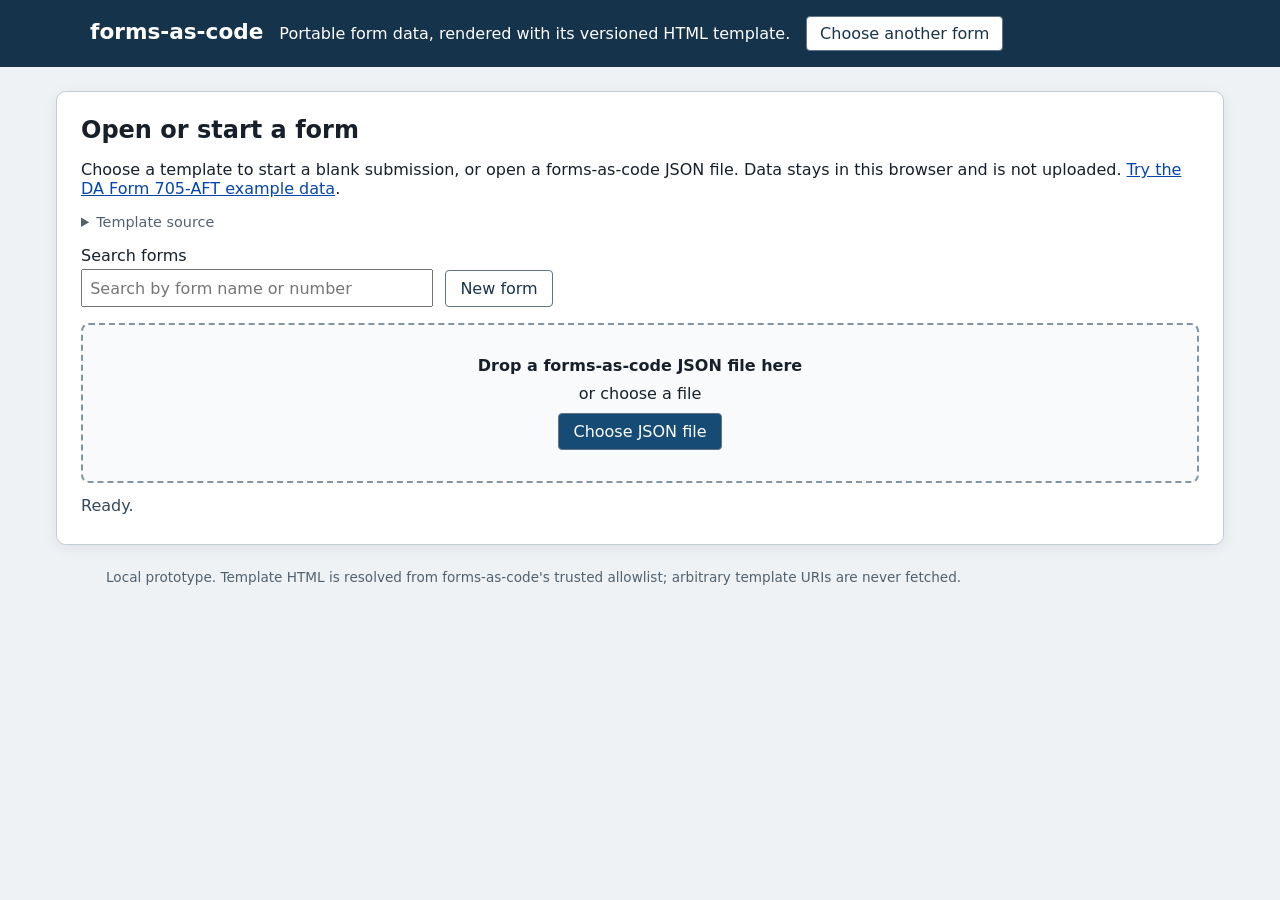
==== app/index.html @ 61541d00 "Add local template file and directory selection" ====
<!doctype html>
<html lang="en">
<head>
  <meta charset="utf-8">
  <meta name="viewport" content="width=device-width, initial-scale=1">
  <title>forms-as-code</title>
  <link rel="stylesheet" href="../assets/forms-as-code-base.css">
  <link rel="stylesheet" href="app.css">
  <script defer src="app.js"></script>
</head>
<body>
  <header class="app-header">
    <a class="brand" href="./">forms-as-code</a>
    <p>Portable form data, rendered with its versioned HTML template.</p>
    <button id="change-template" type="button" hidden>Choose another form</button>
  </header>

  <main class="app-main">
    <section id="launcher" class="app-panel" aria-labelledby="welcome-heading">
      <h1 id="welcome-heading">Open or start a form</h1>
      <p>Choose a template to start a blank submission, or open a forms-as-code JSON file. Data stays in this browser and is not uploaded. <a href="?submission=../examples/da-form-705-aft.json">Try the DA Form 705-AFT example data</a>.</p>
      <details class="catalog-settings">
        <summary>Template source</summary>
        <div class="catalog-settings-fields">
          <label for="catalog-source">Catalog
            <select id="catalog-source">
              <option value="hosted">Army form templates (hosted)</option>
              <option value="local-file">Local template file</option>
              <option value="local-directory">Local template directory</option>
              <option value="custom">Custom catalog</option>
            </select>
          </label>
          <div id="custom-catalog-fields" class="custom-catalog-fields" hidden>
            <label for="catalog-url">Template catalog URL
              <input id="catalog-url" type="url" spellcheck="false" placeholder="https://example.org/catalog.json">
            </label>
            <button id="load-catalog" type="button">Load custom catalog</button>
          </div>
          <output id="catalog-status" role="status" aria-live="polite"></output>
          <input id="local-template-file" type="file" accept="text/html,.html" hidden>
          <input id="local-template-directory" type="file" accept="text/html,.html" webkitdirectory multiple hidden>
        </div>
      </details>
      <div class="launch-actions">
        <label for="template-search">Search forms
          <input id="template-search" list="template-options" type="search" autocomplete="off" placeholder="Search by form name or number">
          <datalist id="template-options"></datalist>
        </label>
        <button id="create-form" type="button">New form</button>
      </div>
      <label id="drop-zone" class="drop-zone" for="submission-file" tabindex="0">
        <strong>Drop a forms-as-code JSON file here</strong>
        <span>or choose a file</span>
        <span class="choose-file">Choose JSON file</span>
      </label>
      <input id="submission-file" type="file" accept="application/json,.json">
      <output id="app-status" role="status" aria-live="polite">Ready.</output>
    </section>

    <section id="workspace" hidden aria-label="forms-as-code form workspace">
      <nav id="app-toolbar" class="toolbar app-toolbar" aria-label="Submission tools"></nav>
      <p id="template-notice" class="template-notice"></p>
      <div id="template-host"></div>
    </section>
  </main>
  <footer class="app-footer">Local prototype. Template HTML is resolved from forms-as-code's trusted allowlist; arbitrary template URIs are never fetched.</footer>
</body>
</html>
---- assets/forms-as-code-base.css ----
/* Common forms-as-code styling for the app and its self-contained HTML templates. */
:root {
  color-scheme: light;
  font-family: Arial, Helvetica, sans-serif;
  color: #18212b;
  background: #eef1f4;
  --forms-as-code-ink: #18212b;
  --forms-as-code-accent: #164b75;
  --forms-as-code-border: #89939c;
}
* { box-sizing: border-box; }
body { margin: 0; }
.demo-banner { display: flex; gap: .75rem; align-items: baseline; padding: .7rem max(1rem, calc((100% - 1100px) / 2)); background: #15334b; color: white; font-size: .9rem; }
.toolbar { position: sticky; z-index: 2; top: 0; display: flex; flex-wrap: wrap; align-items: center; gap: .5rem; padding: .65rem max(1rem, calc((100% - 1100px) / 2)); border-bottom: 1px solid #c8d0d9; background: #fff; box-shadow: 0 2px 5px #0001; }
button, .button-label { display: inline-block; padding: .45rem .8rem; border: 1px solid #617386; border-radius: .25rem; color: #18344b; background: white; font: inherit; cursor: pointer; }
button:hover, .button-label:hover { background: #edf4fa; }
button:disabled { cursor: not-allowed; opacity: .55; }
#load-submission { position: absolute; width: 1px; height: 1px; overflow: hidden; clip: rect(0, 0, 0, 0); }
#form-status { margin-left: auto; color: #345; }
.forms-as-code-main { max-width: 1100px; margin: 1.25rem auto 3rem; padding: 0 1rem; }
.forms-as-code-form { padding: clamp(1rem, 3vw, 2rem); border: 1px solid #8b9299; background: white; box-shadow: 0 3px 16px #16233018; }
.forms-as-code-form.is-locked { border-color: #9a6724; }
.form-heading { text-align: center; padding-bottom: .6rem; border-bottom: 2px solid #202830; }
.form-heading h1 { margin: .2rem 0; font-size: clamp(1.15rem, 2.5vw, 1.65rem); line-height: 1.15; }
.form-heading p { margin: .25rem 0; font-size: .85rem; }
h2 { font-size: 1rem; margin: 0 0 .5rem; }
a { color: #0645ad; }
.field, .choice-fieldset { min-width: 0; margin: 0; padding: .45rem; border: 1px solid #9da5ac; font-size: .82rem; }
.field { display: flex; flex-direction: column; gap: .28rem; }
.field input, .field textarea, .field select { width: 100%; min-width: 0; border: 0; border-bottom: 1px solid #73808b; padding: .25rem .15rem; color: inherit; background: transparent; font: inherit; }
.field input:focus, .field textarea:focus, .field select:focus, .forms-as-code-table input:focus { outline: 2px solid #3578b5; outline-offset: 1px; }
.choice-fieldset { display: flex; flex-direction: column; }
.choice-fieldset legend { padding: 0 .2rem; }
.choice-row { display: flex; flex-wrap: wrap; gap: .5rem .9rem; align-items: center; padding: .25rem; }
.choice-row label { display: inline-flex; align-items: center; gap: .22rem; white-space: nowrap; }
.choice-row input { margin: 0; accent-color: var(--forms-as-code-accent); }
.forms-as-code-table-wrap { overflow-x: auto; }
.forms-as-code-table { width: 100%; border-collapse: collapse; font-size: .78rem; }
.forms-as-code-table th, .forms-as-code-table td { border: 1px solid var(--forms-as-code-border); padding: .25rem; }
.forms-as-code-table thead th { text-align: center; font-weight: 600; }
.forms-as-code-table td input { width: 100%; min-width: 5rem; border: 0; padding: .3rem .15rem; font: inherit; }
.forms-as-code-table td input[type="checkbox"] { display: block; width: 1rem; min-width: 1rem; height: 1rem; margin: .25rem auto; padding: 0; accent-color: var(--forms-as-code-accent); }
.signatures { display: grid; grid-template-columns: 1fr 1fr; gap: 1rem; }
.signature-block { min-width: 0; padding: .6rem; border: 1px solid var(--forms-as-code-border); }
.signature-block h2 { min-height: 2.2rem; }
.signature-status { min-height: 2.5rem; color: #7b3e00; font-size: .82rem; }
.signature-block label { display: flex; flex-direction: column; gap: .2rem; margin-top: .6rem; font-size: .82rem; }
.signature-block label input { padding: .35rem; border: 0; border-bottom: 1px solid #445; font: inherit; }
.form-footer { display: flex; justify-content: space-between; gap: .5rem; padding-top: .6rem; font-size: .75rem; }
@media (max-width: 720px) {
  .signatures { grid-template-columns: 1fr; }
  .form-footer { flex-wrap: wrap; }
}
@media print {
  :root { background: white; }
  .demo-banner, .toolbar { display: none !important; }
  .forms-as-code-main { max-width: none; margin: 0; padding: 0; }
  .forms-as-code-form { padding: 0; border: 0; box-shadow: none; }
  .form-footer { position: fixed; right: 0; bottom: 0; left: 0; z-index: 10; background: white; }
  input, textarea, select { print-color-adjust: exact; }
  @page { size: letter portrait; margin: .4in; }
}
---- app/app.css ----
* { box-sizing: border-box; }
:root { font-family: system-ui, Arial, sans-serif; color: #17202a; background: #eef2f5; }
body { margin: 0; }
.app-header { display: flex; align-items: baseline; gap: 1rem; padding: 1rem max(1.25rem, calc((100% - 1100px) / 2)); background: #15334b; color: white; }
.app-header p { margin: .25rem 0; }
.brand { color: white; font-size: 1.35rem; font-weight: 700; text-decoration: none; }
.app-main { max-width: 1200px; margin: 1.5rem auto; padding: 0 1rem; }
.app-panel { padding: 1.5rem; border: 1px solid #c2ccd5; border-radius: .6rem; background: white; box-shadow: 0 3px 14px #16233012; }
.app-panel h1 { margin: 0 0 .5rem; }
.launch-actions { display: flex; align-items: end; gap: .75rem; margin: 1rem 0; }
.catalog-settings { margin: .75rem 0; color: #52616e; font-size: .9rem; }
.catalog-settings summary { cursor: pointer; }
.catalog-settings-fields, .custom-catalog-fields { display: flex; align-items: end; gap: .75rem; margin-top: .6rem; }
.custom-catalog-fields[hidden] { display: none; }
.catalog-settings-fields label, .launch-actions label { display: flex; flex-direction: column; gap: .25rem; }
.catalog-settings input { min-width: min(42rem, 70vw); padding: .45rem; font: inherit; }
.catalog-settings select { min-width: 16rem; padding: .45rem; font: inherit; }
#catalog-status { align-self: center; min-width: 10rem; color: #33485b; }
.launch-actions input { min-width: 22rem; padding: .45rem; font: inherit; }
.app-panel button, .app-toolbar button, .choose-file { padding: .5rem .9rem; border: 1px solid #617386; border-radius: .25rem; color: #18344b; background: white; font: inherit; cursor: pointer; }
.app-panel button:hover, .app-toolbar button:hover { background: #edf4fa; }
.drop-zone { display: flex; min-height: 10rem; flex-direction: column; justify-content: center; align-items: center; gap: .6rem; margin-top: 1rem; border: 2px dashed #8295a5; border-radius: .5rem; background: #f8fafc; text-align: center; cursor: pointer; }
.drop-zone:focus, .drop-zone.drag-over { outline: 3px solid #3578b5; outline-offset: 2px; background: #edf5fb; }
.choose-file { color: white; background: #164b75; }
#submission-file { position: absolute; width: 1px; height: 1px; overflow: hidden; clip: rect(0, 0, 0, 0); }
#app-status { display: block; min-height: 1.5em; margin-top: .8rem; color: #33485b; }
.app-toolbar { display: flex; flex-wrap: wrap; align-items: center; gap: .5rem; padding: .65rem; border-bottom: 1px solid #c8d0d9; background: white; }
.app-toolbar output { margin-left: auto; color: #345; }
#load-submission, #print-csv-file { position: absolute; width: 1px; height: 1px; overflow: hidden; clip: rect(0, 0, 0, 0); }
.button-label { display: inline-block; padding: .45rem .8rem; border: 1px solid #617386; border-radius: .25rem; color: #18344b; background: white; font: inherit; cursor: pointer; }
#template-host { background: white; }
.forms-as-code-hidden { display: none !important; }
#template-host > .forms-as-code-template { min-height: 4rem; }
.template-notice { margin: .5rem 0; padding: .5rem .75rem; border-left: 3px solid #9a6724; color: #59421f; background: #fff8e8; font-size: .85rem; }
.app-footer { max-width: 1100px; margin: 1rem auto; padding: 0 1rem; color: #52616e; font-size: .85rem; }
.bulk-print-root { display: none; }
@media print {
  .app-header, #launcher, .app-toolbar, .template-notice, .app-footer { display: none !important; }
  .app-main { max-width: none; margin: 0; padding: 0; }
  body.is-bulk-printing .app-main { display: none !important; }
  body.is-bulk-printing .bulk-print-root { display: block; }
  .bulk-print-record { break-after: page; page-break-after: always; }
  .bulk-print-record:last-child { break-after: auto; page-break-after: auto; }
}
@media (max-width: 700px) {
  .app-header { display: block; }
  .app-main { margin: .75rem auto; padding: 0 .5rem; }
  .app-panel { padding: 1rem; }
  .catalog-settings-fields, .custom-catalog-fields, .launch-actions { align-items: stretch; flex-direction: column; }
  .catalog-settings input, .launch-actions input { min-width: 0; width: 100%; }
  .app-toolbar output { margin-left: 0; width: 100%; }
}
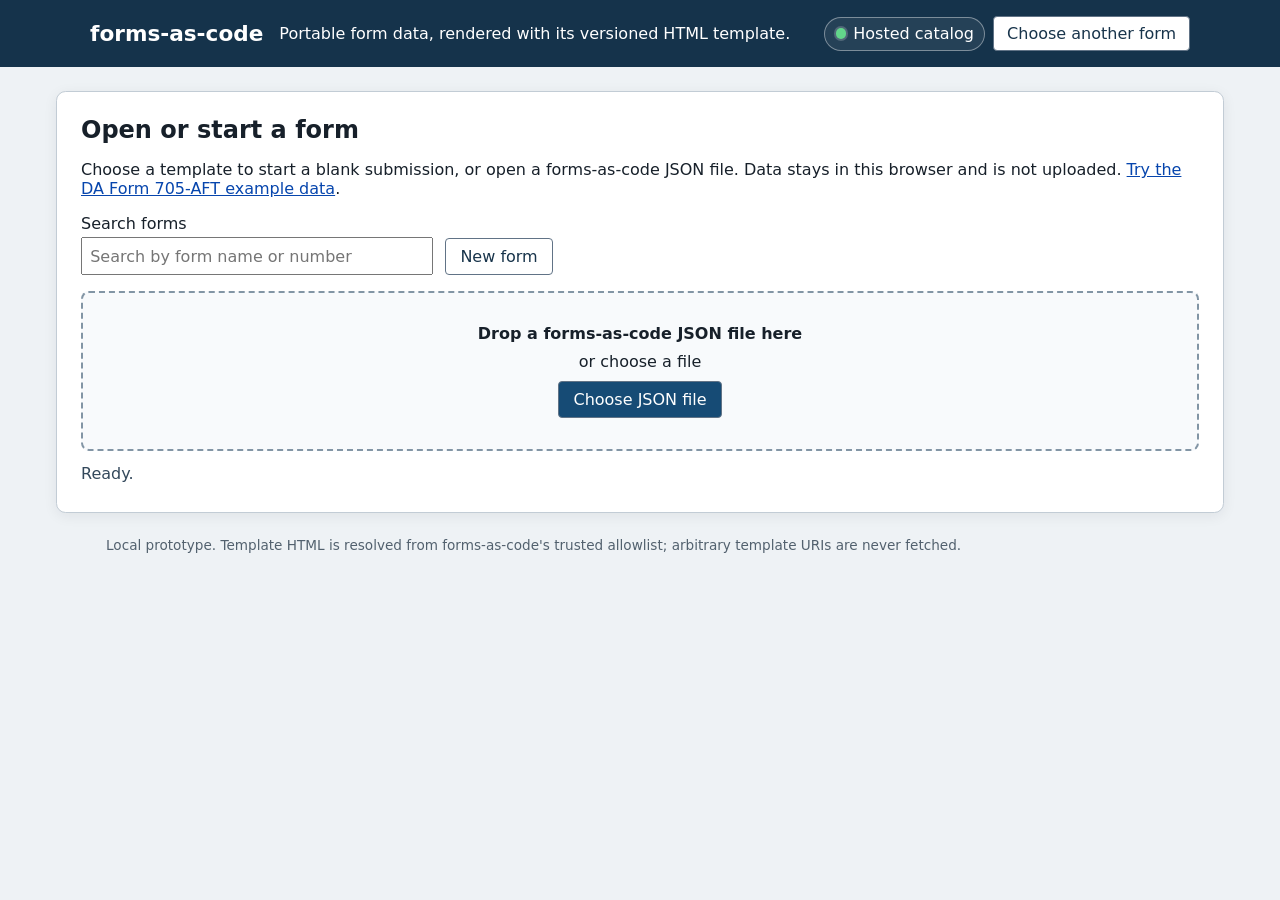
==== commit 7e2228c0: "Redesign template source selection" ====
--- a/app/index.html
+++ b/app/index.html
@@ -12,35 +12,19 @@
   <header class="app-header">
     <a class="brand" href="./">forms-as-code</a>
     <p>Portable form data, rendered with its versioned HTML template.</p>
-    <button id="change-template" type="button" hidden>Choose another form</button>
+    <div class="header-actions">
+      <button id="template-source-button" class="source-button" type="button" aria-haspopup="dialog">
+        <span class="source-indicator" aria-hidden="true"></span>
+        <span id="template-source-label">Hosted catalog</span>
+      </button>
+      <button id="change-template" type="button" hidden>Choose another form</button>
+    </div>
   </header>
 
   <main class="app-main">
     <section id="launcher" class="app-panel" aria-labelledby="welcome-heading">
       <h1 id="welcome-heading">Open or start a form</h1>
       <p>Choose a template to start a blank submission, or open a forms-as-code JSON file. Data stays in this browser and is not uploaded. <a href="?submission=../examples/da-form-705-aft.json">Try the DA Form 705-AFT example data</a>.</p>
-      <details class="catalog-settings">
-        <summary>Template source</summary>
-        <div class="catalog-settings-fields">
-          <label for="catalog-source">Catalog
-            <select id="catalog-source">
-              <option value="hosted">Army form templates (hosted)</option>
-              <option value="local-file">Local template file</option>
-              <option value="local-directory">Local template directory</option>
-              <option value="custom">Custom catalog</option>
-            </select>
-          </label>
-          <div id="custom-catalog-fields" class="custom-catalog-fields" hidden>
-            <label for="catalog-url">Template catalog URL
-              <input id="catalog-url" type="url" spellcheck="false" placeholder="https://example.org/catalog.json">
-            </label>
-            <button id="load-catalog" type="button">Load custom catalog</button>
-          </div>
-          <output id="catalog-status" role="status" aria-live="polite"></output>
-          <input id="local-template-file" type="file" accept="text/html,.html" hidden>
-          <input id="local-template-directory" type="file" accept="text/html,.html" webkitdirectory multiple hidden>
-        </div>
-      </details>
       <div class="launch-actions">
         <label for="template-search">Search forms
           <input id="template-search" list="template-options" type="search" autocomplete="off" placeholder="Search by form name or number">
@@ -57,6 +41,41 @@
       <output id="app-status" role="status" aria-live="polite">Ready.</output>
     </section>
 
+    <dialog id="template-source-dialog" aria-labelledby="template-source-heading">
+      <form method="dialog" class="source-dialog-header">
+        <div>
+          <h2 id="template-source-heading">Template source</h2>
+          <p>Choose where forms-as-code finds templates. Local files never leave this browser.</p>
+        </div>
+        <button value="cancel" aria-label="Close template source settings">Close</button>
+      </form>
+      <div class="source-options">
+        <section>
+          <h3>Hosted catalog</h3>
+          <p>Use the built-in Army form template catalog.</p>
+          <button id="use-hosted-catalog" type="button">Use hosted catalog</button>
+        </section>
+        <section>
+          <h3>Local templates</h3>
+          <p>Choose one HTML template or a directory containing templates.</p>
+          <div class="source-actions">
+            <button id="choose-template-file" type="button">Choose HTML file…</button>
+            <button id="choose-template-directory" type="button">Choose directory…</button>
+          </div>
+        </section>
+        <section>
+          <h3>Custom catalog</h3>
+          <label for="catalog-url">Template catalog URL
+            <input id="catalog-url" type="url" spellcheck="false" placeholder="https://example.org/catalog.json">
+          </label>
+          <button id="load-catalog" type="button">Load custom catalog</button>
+        </section>
+      </div>
+      <output id="catalog-status" role="status" aria-live="polite"></output>
+      <input id="local-template-file" type="file" accept="text/html,.html" hidden>
+      <input id="local-template-directory" type="file" accept="text/html,.html" webkitdirectory multiple hidden>
+    </dialog>
+
     <section id="workspace" hidden aria-label="forms-as-code form workspace">
       <nav id="app-toolbar" class="toolbar app-toolbar" aria-label="Submission tools"></nav>
       <p id="template-notice" class="template-notice"></p>
--- a/app/app.css
+++ b/app/app.css
@@ -1,21 +1,29 @@
 * { box-sizing: border-box; }
 :root { font-family: system-ui, Arial, sans-serif; color: #17202a; background: #eef2f5; }
 body { margin: 0; }
-.app-header { display: flex; align-items: baseline; gap: 1rem; padding: 1rem max(1.25rem, calc((100% - 1100px) / 2)); background: #15334b; color: white; }
+.app-header { display: flex; align-items: center; gap: 1rem; padding: 1rem max(1.25rem, calc((100% - 1100px) / 2)); background: #15334b; color: white; }
 .app-header p { margin: .25rem 0; }
 .brand { color: white; font-size: 1.35rem; font-weight: 700; text-decoration: none; }
+.header-actions { display: flex; align-items: center; gap: .5rem; margin-left: auto; }
+.source-button { display: flex; align-items: center; gap: .45rem; padding: .4rem .65rem; border: 1px solid #ffffff66; border-radius: 999px; color: white; background: #ffffff12; cursor: pointer; }
+.source-indicator { width: .65rem; height: .65rem; border-radius: 50%; background: #62d68b; box-shadow: 0 0 0 2px #ffffff33; }
+.source-button.is-local .source-indicator { background: #79bfff; }
 .app-main { max-width: 1200px; margin: 1.5rem auto; padding: 0 1rem; }
 .app-panel { padding: 1.5rem; border: 1px solid #c2ccd5; border-radius: .6rem; background: white; box-shadow: 0 3px 14px #16233012; }
 .app-panel h1 { margin: 0 0 .5rem; }
 .launch-actions { display: flex; align-items: end; gap: .75rem; margin: 1rem 0; }
-.catalog-settings { margin: .75rem 0; color: #52616e; font-size: .9rem; }
-.catalog-settings summary { cursor: pointer; }
-.catalog-settings-fields, .custom-catalog-fields { display: flex; align-items: end; gap: .75rem; margin-top: .6rem; }
-.custom-catalog-fields[hidden] { display: none; }
-.catalog-settings-fields label, .launch-actions label { display: flex; flex-direction: column; gap: .25rem; }
-.catalog-settings input { min-width: min(42rem, 70vw); padding: .45rem; font: inherit; }
-.catalog-settings select { min-width: 16rem; padding: .45rem; font: inherit; }
-#catalog-status { align-self: center; min-width: 10rem; color: #33485b; }
+.launch-actions label, .source-options label { display: flex; flex-direction: column; gap: .25rem; }
+#template-source-dialog { width: min(44rem, calc(100% - 2rem)); padding: 0; border: 0; border-radius: .65rem; box-shadow: 0 16px 60px #0006; }
+#template-source-dialog::backdrop { background: #0c1d2c99; }
+.source-dialog-header { display: flex; justify-content: space-between; align-items: start; gap: 1rem; padding: 1.25rem; border-bottom: 1px solid #d6dde3; }
+.source-dialog-header h2, .source-dialog-header p, .source-options h3, .source-options p { margin: 0; }
+.source-dialog-header p, .source-options p { margin-top: .3rem; color: #52616e; }
+.source-options { display: grid; gap: 1rem; padding: 1.25rem; }
+.source-options section { padding: 1rem; border: 1px solid #d6dde3; border-radius: .5rem; }
+.source-options button { margin-top: .75rem; }
+.source-actions { display: flex; gap: .5rem; flex-wrap: wrap; }
+.source-options input { width: 100%; margin-top: .25rem; padding: .45rem; font: inherit; }
+#catalog-status { display: block; min-height: 1.5em; padding: 0 1.25rem 1.25rem; color: #33485b; }
 .launch-actions input { min-width: 22rem; padding: .45rem; font: inherit; }
 .app-panel button, .app-toolbar button, .choose-file { padding: .5rem .9rem; border: 1px solid #617386; border-radius: .25rem; color: #18344b; background: white; font: inherit; cursor: pointer; }
 .app-panel button:hover, .app-toolbar button:hover { background: #edf4fa; }
@@ -43,10 +51,11 @@
   .bulk-print-record:last-child { break-after: auto; page-break-after: auto; }
 }
 @media (max-width: 700px) {
-  .app-header { display: block; }
+  .app-header { align-items: start; flex-wrap: wrap; }
+  .header-actions { width: 100%; margin-left: 0; }
   .app-main { margin: .75rem auto; padding: 0 .5rem; }
   .app-panel { padding: 1rem; }
-  .catalog-settings-fields, .custom-catalog-fields, .launch-actions { align-items: stretch; flex-direction: column; }
-  .catalog-settings input, .launch-actions input { min-width: 0; width: 100%; }
+  .launch-actions { align-items: stretch; flex-direction: column; }
+  .launch-actions input { min-width: 0; width: 100%; }
   .app-toolbar output { margin-left: 0; width: 100%; }
 }
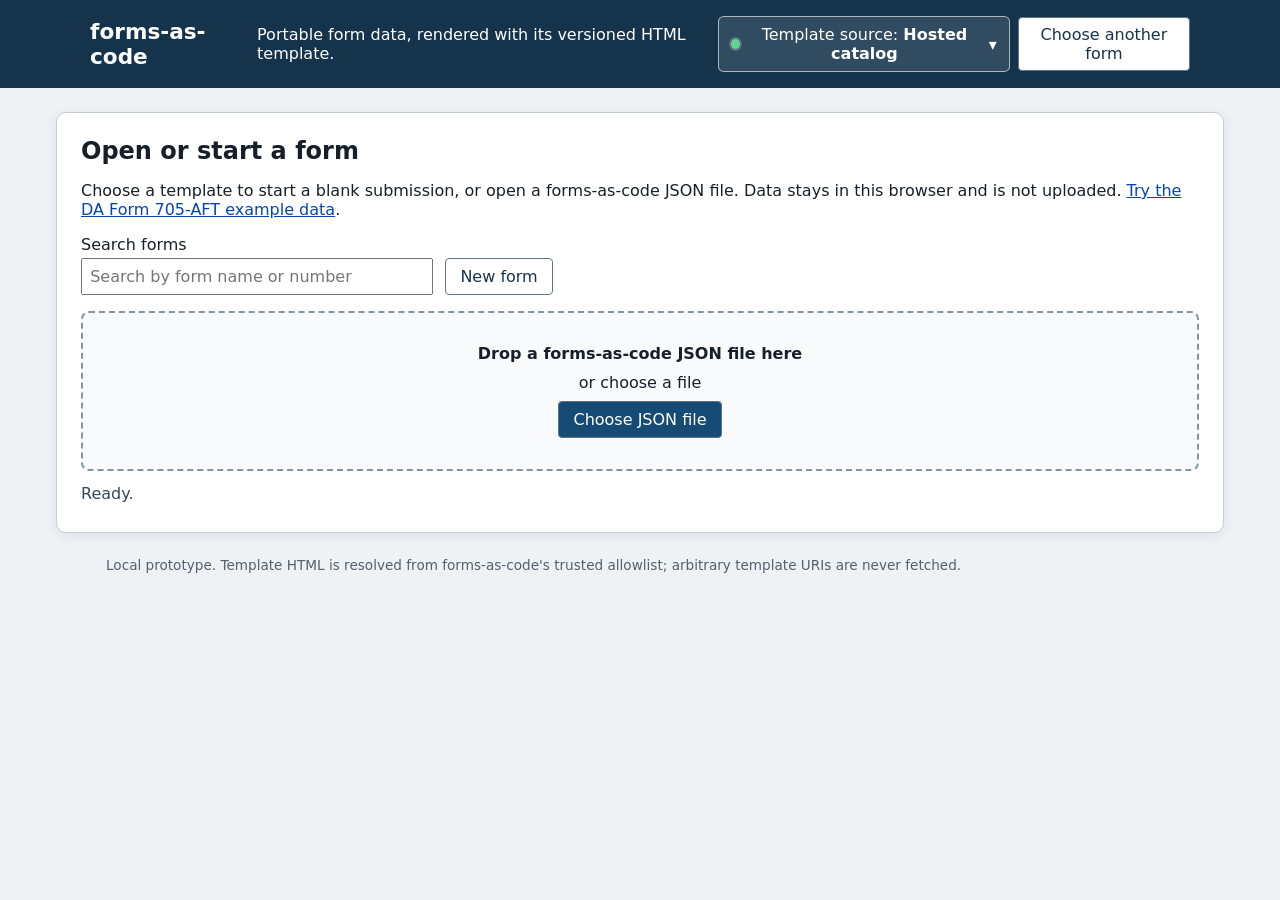
==== commit abefbdc2: "Clarify source controls and form search" ====
--- a/app/index.html
+++ b/app/index.html
@@ -13,9 +13,10 @@
     <a class="brand" href="./">forms-as-code</a>
     <p>Portable form data, rendered with its versioned HTML template.</p>
     <div class="header-actions">
-      <button id="template-source-button" class="source-button" type="button" aria-haspopup="dialog">
+      <button id="template-source-button" class="source-button" type="button" aria-haspopup="dialog" aria-controls="template-source-dialog">
         <span class="source-indicator" aria-hidden="true"></span>
-        <span id="template-source-label">Hosted catalog</span>
+        <span>Template source: <strong id="template-source-label">Hosted catalog</strong></span>
+        <span aria-hidden="true">▾</span>
       </button>
       <button id="change-template" type="button" hidden>Choose another form</button>
     </div>
--- a/app/app.css
+++ b/app/app.css
@@ -5,7 +5,8 @@
 .app-header p { margin: .25rem 0; }
 .brand { color: white; font-size: 1.35rem; font-weight: 700; text-decoration: none; }
 .header-actions { display: flex; align-items: center; gap: .5rem; margin-left: auto; }
-.source-button { display: flex; align-items: center; gap: .45rem; padding: .4rem .65rem; border: 1px solid #ffffff66; border-radius: 999px; color: white; background: #ffffff12; cursor: pointer; }
+.source-button { display: flex; align-items: center; gap: .45rem; padding: .5rem .75rem; border: 1px solid #ffffff99; border-radius: .35rem; color: white; background: #ffffff1f; font: inherit; cursor: pointer; }
+.source-button:hover, .source-button:focus-visible { background: #ffffff33; outline: 2px solid white; outline-offset: 2px; }
 .source-indicator { width: .65rem; height: .65rem; border-radius: 50%; background: #62d68b; box-shadow: 0 0 0 2px #ffffff33; }
 .source-button.is-local .source-indicator { background: #79bfff; }
 .app-main { max-width: 1200px; margin: 1.5rem auto; padding: 0 1rem; }
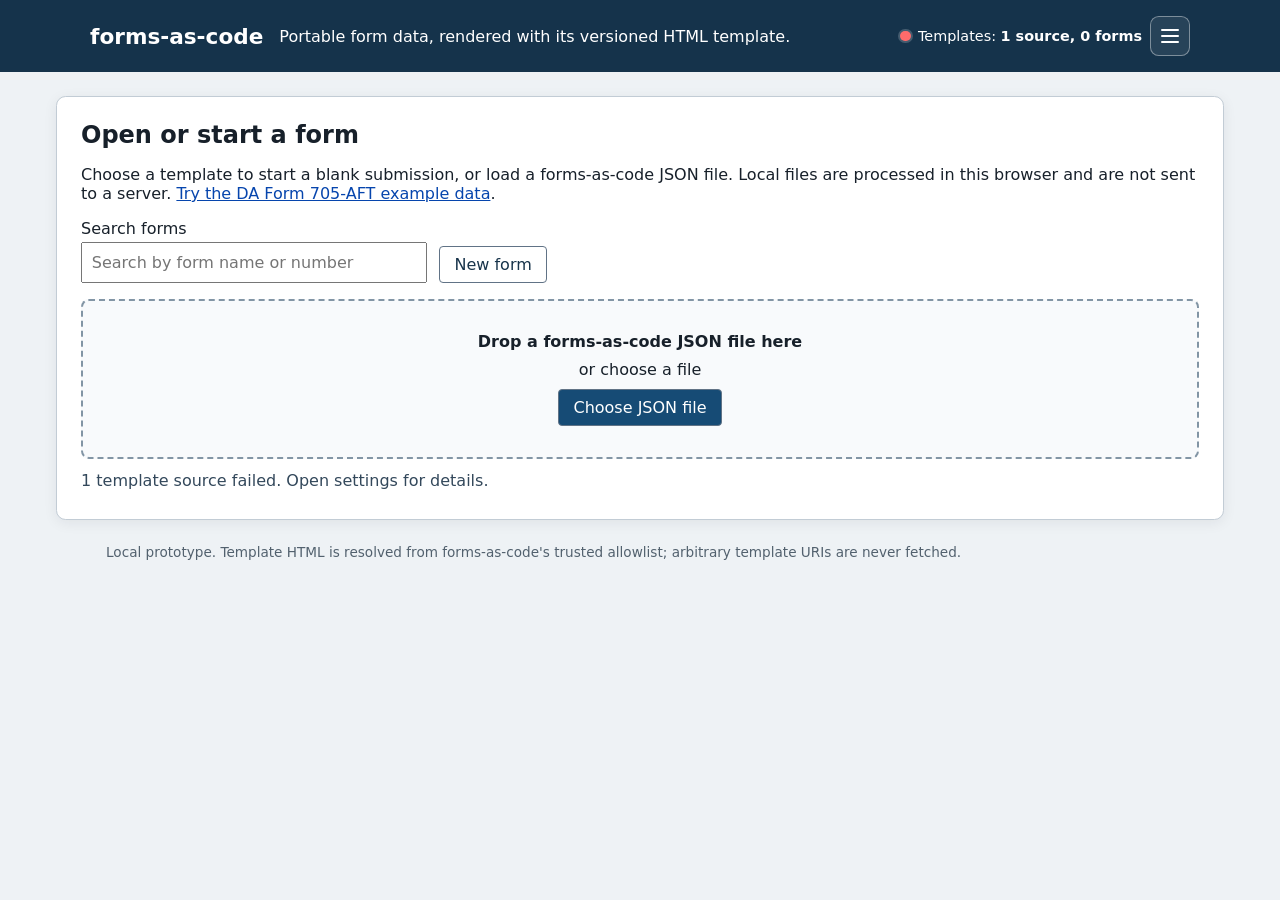
==== commit c416eab5: "Add persistent template source settings" ====
--- a/app/index.html
+++ b/app/index.html
@@ -13,24 +13,28 @@
     <a class="brand" href="./">forms-as-code</a>
     <p>Portable form data, rendered with its versioned HTML template.</p>
     <div class="header-actions">
-      <button id="template-source-button" class="source-button" type="button" aria-haspopup="dialog" aria-controls="template-source-dialog">
-        <span class="source-indicator" aria-hidden="true"></span>
-        <span>Template source: <strong id="template-source-label">Hosted catalog</strong></span>
-        <span aria-hidden="true">▾</span>
+      <div class="source-summary">
+        <span id="source-indicator" class="source-indicator is-loading" role="img" aria-label="Catalog connection has not been checked" title="Catalog connection has not been checked"></span>
+        <span>Templates: <strong id="template-source-label">Loading sources</strong></span>
+      </div>
+      <button id="settings-button" class="menu-button" type="button" aria-expanded="false" aria-controls="settings-panel" aria-label="Open menu" title="Menu">
+        <span aria-hidden="true"></span>
+        <span aria-hidden="true"></span>
+        <span aria-hidden="true"></span>
       </button>
-      <button id="change-template" type="button" hidden>Choose another form</button>
     </div>
   </header>
 
   <main class="app-main">
     <section id="launcher" class="app-panel" aria-labelledby="welcome-heading">
       <h1 id="welcome-heading">Open or start a form</h1>
-      <p>Choose a template to start a blank submission, or open a forms-as-code JSON file. Data stays in this browser and is not uploaded. <a href="?submission=../examples/da-form-705-aft.json">Try the DA Form 705-AFT example data</a>.</p>
+      <p>Choose a template to start a blank submission, or load a forms-as-code JSON file. Local files are processed in this browser and are not sent to a server. <a href="?submission=../examples/da-form-705-aft.json">Try the DA Form 705-AFT example data</a>.</p>
       <div class="launch-actions">
-        <label for="template-search">Search forms
-          <input id="template-search" list="template-options" type="search" autocomplete="off" placeholder="Search by form name or number">
-          <datalist id="template-options"></datalist>
-        </label>
+        <div class="form-search">
+          <label for="template-search">Search forms</label>
+          <input id="template-search" type="search" autocomplete="off" placeholder="Search by form name or number" aria-autocomplete="list" aria-controls="template-options" aria-expanded="false">
+          <div id="template-options" class="template-options" role="listbox" hidden></div>
+        </div>
         <button id="create-form" type="button">New form</button>
       </div>
       <label id="drop-zone" class="drop-zone" for="submission-file" tabindex="0">
@@ -42,40 +46,46 @@
       <output id="app-status" role="status" aria-live="polite">Ready.</output>
     </section>
 
-    <dialog id="template-source-dialog" aria-labelledby="template-source-heading">
-      <form method="dialog" class="source-dialog-header">
-        <div>
-          <h2 id="template-source-heading">Template source</h2>
-          <p>Choose where forms-as-code finds templates. Local files never leave this browser.</p>
+    <section id="settings-panel" class="settings-panel" role="dialog" aria-modal="true" aria-labelledby="settings-heading" hidden>
+      <div class="settings-card">
+        <div class="settings-header">
+          <div>
+            <h2 id="settings-heading">Menu</h2>
+            <p>Sources higher in the list take precedence when templates have the same ID and version.</p>
+          </div>
+          <button id="close-settings" type="button" aria-label="Close settings">Close</button>
         </div>
-        <button value="cancel" aria-label="Close template source settings">Close</button>
-      </form>
-      <div class="source-options">
-        <section>
-          <h3>Hosted catalog</h3>
-          <p>Use the built-in Army form template catalog.</p>
-          <button id="use-hosted-catalog" type="button">Use hosted catalog</button>
-        </section>
-        <section>
-          <h3>Local templates</h3>
-          <p>Choose one HTML template or a directory containing templates.</p>
-          <div class="source-actions">
-            <button id="choose-template-file" type="button">Choose HTML file…</button>
-            <button id="choose-template-directory" type="button">Choose directory…</button>
-          </div>
-        </section>
-        <section>
-          <h3>Custom catalog</h3>
-          <label for="catalog-url">Template catalog URL
-            <input id="catalog-url" type="url" spellcheck="false" placeholder="https://example.org/catalog.json">
-          </label>
-          <button id="load-catalog" type="button">Load custom catalog</button>
-        </section>
+        <div class="settings-content">
+          <section>
+            <h3>Template sources</h3>
+            <div id="source-list" class="source-list" aria-label="Template sources"></div>
+            <div class="source-actions">
+              <button id="add-remote-source" type="button">Add remote source</button>
+              <button id="add-local-directory" type="button">Add local directory</button>
+            </div>
+            <form id="remote-source-form" class="remote-source-form" hidden>
+              <label for="new-source-url">Catalog URL</label>
+              <input id="new-source-url" type="url" required spellcheck="false" placeholder="https://example.org/catalog.json">
+              <button type="submit">Add</button>
+              <button id="cancel-remote-source" type="button">Cancel</button>
+            </form>
+            <p class="settings-note">Sources, order, and validated copies of local templates are saved in this browser. Local files are not sent to a server.</p>
+            <output id="catalog-status" role="status" aria-live="polite"></output>
+          </section>
+          <section>
+            <h3>Appearance</h3>
+            <label class="theme-setting" for="theme-toggle">
+              <span>Dark mode</span>
+              <span class="switch">
+                <input id="theme-toggle" type="checkbox" role="switch">
+                <span class="switch-track" aria-hidden="true"><span class="switch-thumb"></span></span>
+              </span>
+            </label>
+          </section>
+        </div>
+        <input id="local-template-directory" type="file" accept="text/html,.html" webkitdirectory multiple hidden>
       </div>
-      <output id="catalog-status" role="status" aria-live="polite"></output>
-      <input id="local-template-file" type="file" accept="text/html,.html" hidden>
-      <input id="local-template-directory" type="file" accept="text/html,.html" webkitdirectory multiple hidden>
-    </dialog>
+    </section>
 
     <section id="workspace" hidden aria-label="forms-as-code form workspace">
       <nav id="app-toolbar" class="toolbar app-toolbar" aria-label="Submission tools"></nav>
--- a/app/app.css
+++ b/app/app.css
@@ -1,31 +1,70 @@
 * { box-sizing: border-box; }
-:root { font-family: system-ui, Arial, sans-serif; color: #17202a; background: #eef2f5; }
-body { margin: 0; }
+:root { font-family: system-ui, Arial, sans-serif; color: #17202a; background: #eef2f5; color-scheme: light; }
+:root[data-theme="dark"] { color: #e5edf3; background: #111b23; color-scheme: dark; }
+body { margin: 0; background: inherit; }
 .app-header { display: flex; align-items: center; gap: 1rem; padding: 1rem max(1.25rem, calc((100% - 1100px) / 2)); background: #15334b; color: white; }
 .app-header p { margin: .25rem 0; }
 .brand { color: white; font-size: 1.35rem; font-weight: 700; text-decoration: none; }
 .header-actions { display: flex; align-items: center; gap: .5rem; margin-left: auto; }
-.source-button { display: flex; align-items: center; gap: .45rem; padding: .5rem .75rem; border: 1px solid #ffffff99; border-radius: .35rem; color: white; background: #ffffff1f; font: inherit; cursor: pointer; }
-.source-button:hover, .source-button:focus-visible { background: #ffffff33; outline: 2px solid white; outline-offset: 2px; }
-.source-indicator { width: .65rem; height: .65rem; border-radius: 50%; background: #62d68b; box-shadow: 0 0 0 2px #ffffff33; }
-.source-button.is-local .source-indicator { background: #79bfff; }
+.source-summary { display: flex; align-items: center; gap: .45rem; font-size: .9rem; }
+.menu-button { display: grid; place-content: center; gap: .25rem; width: 2.5rem; height: 2.5rem; padding: 0; border: 1px solid #ffffff66; border-radius: .55rem; background: #ffffff14; cursor: pointer; transition: background .15s ease, border-color .15s ease, transform .15s ease; }
+.menu-button span { display: block; width: 1.15rem; height: 2px; border-radius: 2px; background: white; transition: transform .2s ease, opacity .15s ease; }
+.menu-button:hover, .menu-button:focus-visible { border-color: #ffffffbb; background: #ffffff29; outline: none; transform: translateY(-1px); }
+.menu-button[aria-expanded="true"] span:nth-child(1) { transform: translateY(.375rem) rotate(45deg); }
+.menu-button[aria-expanded="true"] span:nth-child(2) { opacity: 0; }
+.menu-button[aria-expanded="true"] span:nth-child(3) { transform: translateY(-.375rem) rotate(-45deg); }
+.source-indicator { width: .65rem; height: .65rem; flex: 0 0 auto; border-radius: 50%; box-shadow: 0 0 0 2px #ffffff33; }
+.source-indicator.is-loading { background: #f4c95d; }
+.source-indicator.is-warning { background: #f4c95d; }
+.source-indicator.is-healthy { background: #62d68b; }
+.source-indicator.is-error { background: #ff6b6b; }
+.source-indicator.is-local { background: #79bfff; }
 .app-main { max-width: 1200px; margin: 1.5rem auto; padding: 0 1rem; }
 .app-panel { padding: 1.5rem; border: 1px solid #c2ccd5; border-radius: .6rem; background: white; box-shadow: 0 3px 14px #16233012; }
 .app-panel h1 { margin: 0 0 .5rem; }
 .launch-actions { display: flex; align-items: end; gap: .75rem; margin: 1rem 0; }
-.launch-actions label, .source-options label { display: flex; flex-direction: column; gap: .25rem; }
-#template-source-dialog { width: min(44rem, calc(100% - 2rem)); padding: 0; border: 0; border-radius: .65rem; box-shadow: 0 16px 60px #0006; }
-#template-source-dialog::backdrop { background: #0c1d2c99; }
-.source-dialog-header { display: flex; justify-content: space-between; align-items: start; gap: 1rem; padding: 1.25rem; border-bottom: 1px solid #d6dde3; }
-.source-dialog-header h2, .source-dialog-header p, .source-options h3, .source-options p { margin: 0; }
-.source-dialog-header p, .source-options p { margin-top: .3rem; color: #52616e; }
-.source-options { display: grid; gap: 1rem; padding: 1.25rem; }
-.source-options section { padding: 1rem; border: 1px solid #d6dde3; border-radius: .5rem; }
-.source-options button { margin-top: .75rem; }
-.source-actions { display: flex; gap: .5rem; flex-wrap: wrap; }
-.source-options input { width: 100%; margin-top: .25rem; padding: .45rem; font: inherit; }
-#catalog-status { display: block; min-height: 1.5em; padding: 0 1.25rem 1.25rem; color: #33485b; }
-.launch-actions input { min-width: 22rem; padding: .45rem; font: inherit; }
+.launch-actions label { display: flex; flex-direction: column; gap: .25rem; }
+.form-search { position: relative; width: min(100%, 34ch); }
+.form-search > label { margin-bottom: .25rem; }
+.template-options { position: absolute; z-index: 20; top: 100%; right: 0; left: 0; max-height: 18rem; overflow: auto; border: 1px solid #8295a5; border-radius: 0 0 .35rem .35rem; background: white; box-shadow: 0 8px 20px #16233033; }
+.template-options[hidden] { display: none; }
+.template-options button { display: block; width: 100%; padding: .65rem .75rem; border: 0; border-bottom: 1px solid #e1e6ea; border-radius: 0; background: white; text-align: left; cursor: pointer; }
+.template-options button:hover, .template-options button:focus { background: #edf4fa; outline: 0; }
+body.has-modal { overflow: hidden; }
+.settings-panel { position: fixed; z-index: 1000; inset: 0; background: #0c1d2c99; opacity: 1; transition: opacity .2s ease; }
+.settings-panel[hidden], .remote-source-form[hidden] { display: none; }
+.settings-card { position: absolute; top: 0; right: 0; width: min(34rem, 100%); height: 100%; overflow: auto; border-left: 1px solid #c2ccd5; background: white; box-shadow: -18px 0 70px #0006; animation: settings-slide-in .22s ease-out; }
+.settings-header { position: sticky; z-index: 1; top: 0; display: flex; justify-content: space-between; align-items: start; gap: 1rem; padding: 1.25rem; border-bottom: 1px solid #d6dde3; background: white; }
+@keyframes settings-slide-in { from { transform: translateX(2rem); opacity: 0; } to { transform: translateX(0); opacity: 1; } }
+@media (prefers-reduced-motion: reduce) { .settings-card { animation: none; } .menu-button, .menu-button span { transition: none; } }
+.settings-header h2, .settings-header p, .settings-content h3 { margin: 0; }
+.settings-header p, .settings-note { margin-top: .3rem; color: #52616e; }
+.settings-content { display: grid; gap: 1.25rem; padding: 1.25rem; }
+.settings-content section + section { padding-top: 1.25rem; border-top: 1px solid #d6dde3; }
+.source-list { display: grid; gap: .5rem; margin: .75rem 0; }
+.source-row { display: grid; grid-template-columns: auto 1fr auto; align-items: center; gap: .75rem; padding: .75rem; border: 1px solid #c2ccd5; border-left: 4px solid #e1b84b; border-radius: .35rem; background: #f8fafc; }
+.source-row.is-healthy { border-left-color: #299653; }
+.source-row.is-error { border-left-color: #c33d3d; }
+.source-row.is-dragging { opacity: .5; }
+.drag-handle { cursor: grab; color: #617386; font-weight: 700; }
+.source-details { display: grid; min-width: 0; gap: .15rem; }
+.source-details span { overflow: hidden; color: #52616e; font-size: .85rem; text-overflow: ellipsis; white-space: nowrap; }
+.source-details input { width: 100%; min-width: 0; padding: .35rem; font: inherit; }
+.source-status { font-style: italic; }
+.source-actions, .remote-source-form { display: flex; align-items: end; gap: .5rem; flex-wrap: wrap; }
+.remote-source-form { margin-top: .75rem; }
+.remote-source-form label { width: 100%; }
+.remote-source-form input { flex: 1; min-width: 16rem; padding: .5rem; font: inherit; }
+.theme-setting { display: flex; align-items: center; justify-content: space-between; gap: 1rem; max-width: 22rem; cursor: pointer; }
+.switch { position: relative; display: inline-flex; }
+.switch input { position: absolute; width: 1px; height: 1px; opacity: 0; }
+.switch-track { display: block; width: 3rem; height: 1.65rem; padding: .18rem; border: 1px solid #728493; border-radius: 999px; background: #c8d1d8; transition: background .15s ease; }
+.switch-thumb { display: block; width: 1.15rem; height: 1.15rem; border-radius: 50%; background: white; box-shadow: 0 1px 3px #0005; transition: transform .15s ease; }
+.switch input:checked + .switch-track { border-color: #3578b5; background: #3578b5; }
+.switch input:checked + .switch-track .switch-thumb { transform: translateX(1.3rem); }
+.switch input:focus-visible + .switch-track { outline: 3px solid #3578b5; outline-offset: 2px; }
+#catalog-status { display: block; min-height: 1.5em; margin-top: .75rem; color: #33485b; }
+.launch-actions input { width: 100%; min-width: 0; padding: .55rem; font: inherit; }
 .app-panel button, .app-toolbar button, .choose-file { padding: .5rem .9rem; border: 1px solid #617386; border-radius: .25rem; color: #18344b; background: white; font: inherit; cursor: pointer; }
 .app-panel button:hover, .app-toolbar button:hover { background: #edf4fa; }
 .drop-zone { display: flex; min-height: 10rem; flex-direction: column; justify-content: center; align-items: center; gap: .6rem; margin-top: 1rem; border: 2px dashed #8295a5; border-radius: .5rem; background: #f8fafc; text-align: center; cursor: pointer; }
@@ -42,6 +81,10 @@
 #template-host > .forms-as-code-template { min-height: 4rem; }
 .template-notice { margin: .5rem 0; padding: .5rem .75rem; border-left: 3px solid #9a6724; color: #59421f; background: #fff8e8; font-size: .85rem; }
 .app-footer { max-width: 1100px; margin: 1rem auto; padding: 0 1rem; color: #52616e; font-size: .85rem; }
+:root[data-theme="dark"] .app-panel, :root[data-theme="dark"] .settings-card, :root[data-theme="dark"] .settings-header, :root[data-theme="dark"] .template-options, :root[data-theme="dark"] .template-options button, :root[data-theme="dark"] .source-row, :root[data-theme="dark"] .app-toolbar { color: #e5edf3; background: #1c2933; border-color: #465866; }
+:root[data-theme="dark"] .template-options button:hover, :root[data-theme="dark"] .template-options button:focus { background: #293c4a; }
+:root[data-theme="dark"] .drop-zone { background: #17242e; border-color: #607789; }
+:root[data-theme="dark"] .settings-header p, :root[data-theme="dark"] .settings-note, :root[data-theme="dark"] .source-details span, :root[data-theme="dark"] #catalog-status, :root[data-theme="dark"] #app-status, :root[data-theme="dark"] .app-footer { color: #b9c8d3; }
 .bulk-print-root { display: none; }
 @media print {
   .app-header, #launcher, .app-toolbar, .template-notice, .app-footer { display: none !important; }
@@ -57,6 +100,8 @@
   .app-main { margin: .75rem auto; padding: 0 .5rem; }
   .app-panel { padding: 1rem; }
   .launch-actions { align-items: stretch; flex-direction: column; }
-  .launch-actions input { min-width: 0; width: 100%; }
+  .launch-actions input, .form-search { min-width: 0; width: 100%; }
+  .source-row { grid-template-columns: auto 1fr; }
+  .source-row > button { grid-column: 2; justify-self: start; }
   .app-toolbar output { margin-left: 0; width: 100%; }
 }
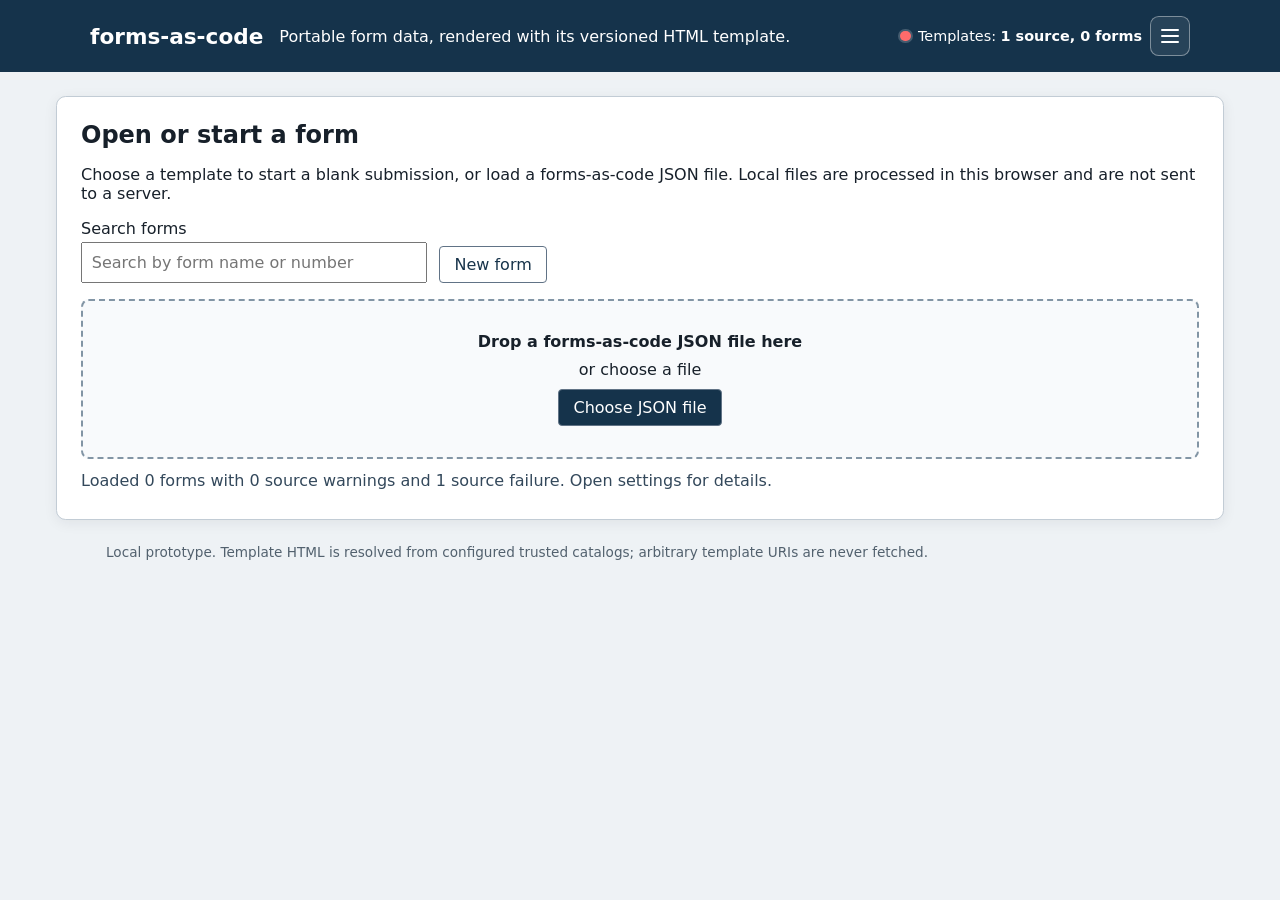
==== commit ea9443c9: "Add configurable deployment branding and catalogs" ====
--- a/app/index.html
+++ b/app/index.html
@@ -4,14 +4,15 @@
   <meta charset="utf-8">
   <meta name="viewport" content="width=device-width, initial-scale=1">
   <title>forms-as-code</title>
+  <link id="site-favicon" rel="icon" href="branding/favicon.svg" type="image/svg+xml">
   <link rel="stylesheet" href="../assets/forms-as-code-base.css">
   <link rel="stylesheet" href="app.css">
   <script defer src="app.js"></script>
 </head>
 <body>
   <header class="app-header">
-    <a class="brand" href="./">forms-as-code</a>
-    <p>Portable form data, rendered with its versioned HTML template.</p>
+    <a id="site-name" class="brand" href="./">forms-as-code</a>
+    <p id="site-tagline">Portable form data, rendered with its versioned HTML template.</p>
     <div class="header-actions">
       <div class="source-summary">
         <span id="source-indicator" class="source-indicator is-loading" role="img" aria-label="Catalog connection has not been checked" title="Catalog connection has not been checked"></span>
@@ -28,7 +29,7 @@
   <main class="app-main">
     <section id="launcher" class="app-panel" aria-labelledby="welcome-heading">
       <h1 id="welcome-heading">Open or start a form</h1>
-      <p>Choose a template to start a blank submission, or load a forms-as-code JSON file. Local files are processed in this browser and are not sent to a server. <a href="?submission=../examples/da-form-705-aft.json">Try the DA Form 705-AFT example data</a>.</p>
+      <p>Choose a template to start a blank submission, or load a forms-as-code JSON file. Local files are processed in this browser and are not sent to a server.</p>
       <div class="launch-actions">
         <div class="form-search">
           <label for="template-search">Search forms</label>
@@ -93,6 +94,6 @@
       <div id="template-host"></div>
     </section>
   </main>
-  <footer class="app-footer">Local prototype. Template HTML is resolved from forms-as-code's trusted allowlist; arbitrary template URIs are never fetched.</footer>
+  <footer id="site-footer" class="app-footer">Local prototype. Template HTML is resolved from forms-as-code's trusted allowlist; arbitrary template URIs are never fetched.</footer>
 </body>
 </html>
--- a/app/app.css
+++ b/app/app.css
@@ -1,14 +1,14 @@
 * { box-sizing: border-box; }
-:root { font-family: system-ui, Arial, sans-serif; color: #17202a; background: #eef2f5; color-scheme: light; }
-:root[data-theme="dark"] { color: #e5edf3; background: #111b23; color-scheme: dark; }
+:root { --app-primary: #15334b; --app-primary-dark: #0d2639; --app-accent: #3578b5; --app-header-text: #ffffff; --app-dark-text: #e5edf3; --app-dark-background: #111b23; --app-dark-surface: #1c2933; --app-dark-border: #465866; --app-dark-hover: #293c4a; --app-dark-drop-zone: #17242e; --app-dark-drop-zone-border: #607789; --app-dark-muted: #b9c8d3; font-family: system-ui, Arial, sans-serif; color: #17202a; background: #eef2f5; color-scheme: light; }
+:root[data-theme="dark"] { color: var(--app-dark-text); background: var(--app-dark-background); color-scheme: dark; }
 body { margin: 0; background: inherit; }
-.app-header { display: flex; align-items: center; gap: 1rem; padding: 1rem max(1.25rem, calc((100% - 1100px) / 2)); background: #15334b; color: white; }
+.app-header { display: flex; align-items: center; gap: 1rem; padding: 1rem max(1.25rem, calc((100% - 1100px) / 2)); background: var(--app-primary); color: var(--app-header-text); }
 .app-header p { margin: .25rem 0; }
-.brand { color: white; font-size: 1.35rem; font-weight: 700; text-decoration: none; }
+.brand { color: var(--app-header-text); font-size: 1.35rem; font-weight: 700; text-decoration: none; }
 .header-actions { display: flex; align-items: center; gap: .5rem; margin-left: auto; }
 .source-summary { display: flex; align-items: center; gap: .45rem; font-size: .9rem; }
 .menu-button { display: grid; place-content: center; gap: .25rem; width: 2.5rem; height: 2.5rem; padding: 0; border: 1px solid #ffffff66; border-radius: .55rem; background: #ffffff14; cursor: pointer; transition: background .15s ease, border-color .15s ease, transform .15s ease; }
-.menu-button span { display: block; width: 1.15rem; height: 2px; border-radius: 2px; background: white; transition: transform .2s ease, opacity .15s ease; }
+.menu-button span { display: block; width: 1.15rem; height: 2px; border-radius: 2px; background: var(--app-header-text); transition: transform .2s ease, opacity .15s ease; }
 .menu-button:hover, .menu-button:focus-visible { border-color: #ffffffbb; background: #ffffff29; outline: none; transform: translateY(-1px); }
 .menu-button[aria-expanded="true"] span:nth-child(1) { transform: translateY(.375rem) rotate(45deg); }
 .menu-button[aria-expanded="true"] span:nth-child(2) { opacity: 0; }
@@ -60,16 +60,17 @@
 .switch input { position: absolute; width: 1px; height: 1px; opacity: 0; }
 .switch-track { display: block; width: 3rem; height: 1.65rem; padding: .18rem; border: 1px solid #728493; border-radius: 999px; background: #c8d1d8; transition: background .15s ease; }
 .switch-thumb { display: block; width: 1.15rem; height: 1.15rem; border-radius: 50%; background: white; box-shadow: 0 1px 3px #0005; transition: transform .15s ease; }
-.switch input:checked + .switch-track { border-color: #3578b5; background: #3578b5; }
+.switch input:checked + .switch-track { border-color: var(--app-accent); background: var(--app-accent); }
 .switch input:checked + .switch-track .switch-thumb { transform: translateX(1.3rem); }
-.switch input:focus-visible + .switch-track { outline: 3px solid #3578b5; outline-offset: 2px; }
+.switch input:focus-visible + .switch-track { outline: 3px solid var(--app-accent); outline-offset: 2px; }
 #catalog-status { display: block; min-height: 1.5em; margin-top: .75rem; color: #33485b; }
 .launch-actions input { width: 100%; min-width: 0; padding: .55rem; font: inherit; }
 .app-panel button, .app-toolbar button, .choose-file { padding: .5rem .9rem; border: 1px solid #617386; border-radius: .25rem; color: #18344b; background: white; font: inherit; cursor: pointer; }
 .app-panel button:hover, .app-toolbar button:hover { background: #edf4fa; }
 .drop-zone { display: flex; min-height: 10rem; flex-direction: column; justify-content: center; align-items: center; gap: .6rem; margin-top: 1rem; border: 2px dashed #8295a5; border-radius: .5rem; background: #f8fafc; text-align: center; cursor: pointer; }
-.drop-zone:focus, .drop-zone.drag-over { outline: 3px solid #3578b5; outline-offset: 2px; background: #edf5fb; }
-.choose-file { color: white; background: #164b75; }
+.drop-zone:focus, .drop-zone.drag-over { outline: 3px solid var(--app-accent); outline-offset: 2px; background: #edf5fb; }
+.choose-file { color: var(--app-header-text); background: var(--app-primary); }
+.choose-file:hover { background: var(--app-primary-dark); }
 #submission-file { position: absolute; width: 1px; height: 1px; overflow: hidden; clip: rect(0, 0, 0, 0); }
 #app-status { display: block; min-height: 1.5em; margin-top: .8rem; color: #33485b; }
 .app-toolbar { display: flex; flex-wrap: wrap; align-items: center; gap: .5rem; padding: .65rem; border-bottom: 1px solid #c8d0d9; background: white; }
@@ -81,10 +82,13 @@
 #template-host > .forms-as-code-template { min-height: 4rem; }
 .template-notice { margin: .5rem 0; padding: .5rem .75rem; border-left: 3px solid #9a6724; color: #59421f; background: #fff8e8; font-size: .85rem; }
 .app-footer { max-width: 1100px; margin: 1rem auto; padding: 0 1rem; color: #52616e; font-size: .85rem; }
-:root[data-theme="dark"] .app-panel, :root[data-theme="dark"] .settings-card, :root[data-theme="dark"] .settings-header, :root[data-theme="dark"] .template-options, :root[data-theme="dark"] .template-options button, :root[data-theme="dark"] .source-row, :root[data-theme="dark"] .app-toolbar { color: #e5edf3; background: #1c2933; border-color: #465866; }
-:root[data-theme="dark"] .template-options button:hover, :root[data-theme="dark"] .template-options button:focus { background: #293c4a; }
-:root[data-theme="dark"] .drop-zone { background: #17242e; border-color: #607789; }
-:root[data-theme="dark"] .settings-header p, :root[data-theme="dark"] .settings-note, :root[data-theme="dark"] .source-details span, :root[data-theme="dark"] #catalog-status, :root[data-theme="dark"] #app-status, :root[data-theme="dark"] .app-footer { color: #b9c8d3; }
+:root[data-theme="dark"] .app-panel, :root[data-theme="dark"] .settings-card, :root[data-theme="dark"] .settings-header, :root[data-theme="dark"] .template-options, :root[data-theme="dark"] .template-options button, :root[data-theme="dark"] .source-row, :root[data-theme="dark"] .app-toolbar { color: var(--app-dark-text); background: var(--app-dark-surface); border-color: var(--app-dark-border); }
+:root[data-theme="dark"] .source-row { border-left-color: #e1b84b; }
+:root[data-theme="dark"] .source-row.is-healthy { border-left-color: #299653; }
+:root[data-theme="dark"] .source-row.is-error { border-left-color: #c33d3d; }
+:root[data-theme="dark"] .template-options button:hover, :root[data-theme="dark"] .template-options button:focus { background: var(--app-dark-hover); }
+:root[data-theme="dark"] .drop-zone { background: var(--app-dark-drop-zone); border-color: var(--app-dark-drop-zone-border); }
+:root[data-theme="dark"] .settings-header p, :root[data-theme="dark"] .settings-note, :root[data-theme="dark"] .source-details span, :root[data-theme="dark"] #catalog-status, :root[data-theme="dark"] #app-status, :root[data-theme="dark"] .app-footer { color: var(--app-dark-muted); }
 .bulk-print-root { display: none; }
 @media print {
   .app-header, #launcher, .app-toolbar, .template-notice, .app-footer { display: none !important; }
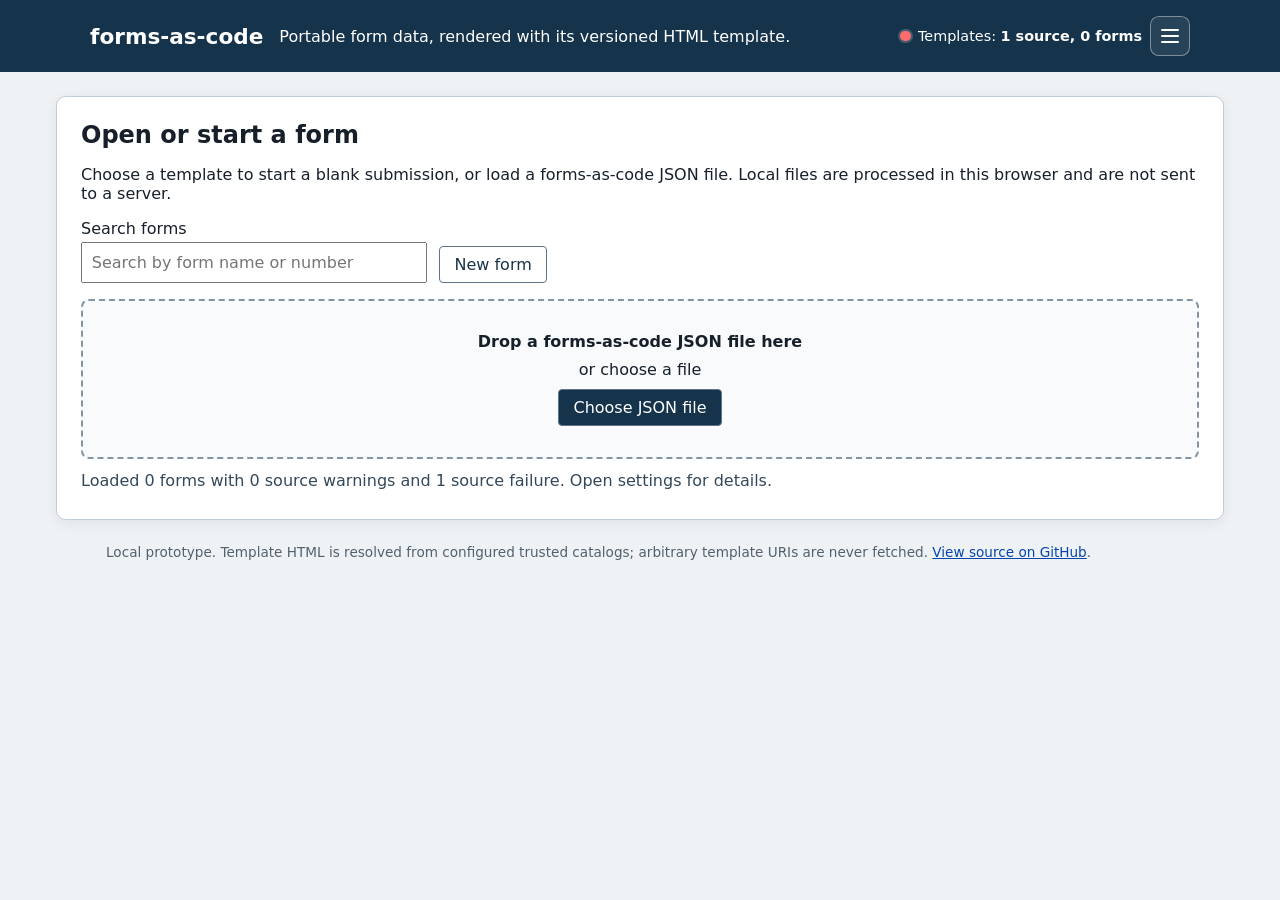
==== commit 09c4a095: "Add submission integrity and readable CSV exports" ====
--- a/app/index.html
+++ b/app/index.html
@@ -94,6 +94,6 @@
       <div id="template-host"></div>
     </section>
   </main>
-  <footer id="site-footer" class="app-footer">Local prototype. Template HTML is resolved from forms-as-code's trusted allowlist; arbitrary template URIs are never fetched.</footer>
+  <footer class="app-footer"><span id="site-footer">Local prototype. Template HTML is resolved from forms-as-code's trusted allowlist; arbitrary template URIs are never fetched.</span><span id="source-link-wrap"> <a id="source-link" href="https://github.com/ivanchubb/forms-as-code">View source on GitHub</a>.</span></footer>
 </body>
 </html>
--- a/app/app.css
+++ b/app/app.css
@@ -76,10 +76,11 @@
 .app-toolbar { display: flex; flex-wrap: wrap; align-items: center; gap: .5rem; padding: .65rem; border-bottom: 1px solid #c8d0d9; background: white; }
 .app-toolbar output { margin-left: auto; color: #345; }
 #load-submission, #print-csv-file { position: absolute; width: 1px; height: 1px; overflow: hidden; clip: rect(0, 0, 0, 0); }
-.button-label { display: inline-block; padding: .45rem .8rem; border: 1px solid #617386; border-radius: .25rem; color: #18344b; background: white; font: inherit; cursor: pointer; }
+.button-label { display: inline-block; padding: .45rem .8rem; border: 1px solid #617386; border-radius: .25rem; color: #18344b; background: white; font: inherit; text-transform: none; cursor: pointer; }
 #template-host { background: white; }
 .forms-as-code-hidden { display: none !important; }
 #template-host > .forms-as-code-template { min-height: 4rem; }
+#template-host form.is-locked input:disabled, #template-host form.is-locked textarea:disabled, #template-host form.is-locked select:disabled { background: #f1f1f1 !important; accent-color: #737b82; cursor: not-allowed; }
 .template-notice { margin: .5rem 0; padding: .5rem .75rem; border-left: 3px solid #9a6724; color: #59421f; background: #fff8e8; font-size: .85rem; }
 .app-footer { max-width: 1100px; margin: 1rem auto; padding: 0 1rem; color: #52616e; font-size: .85rem; }
 :root[data-theme="dark"] .app-panel, :root[data-theme="dark"] .settings-card, :root[data-theme="dark"] .settings-header, :root[data-theme="dark"] .template-options, :root[data-theme="dark"] .template-options button, :root[data-theme="dark"] .source-row, :root[data-theme="dark"] .app-toolbar { color: var(--app-dark-text); background: var(--app-dark-surface); border-color: var(--app-dark-border); }
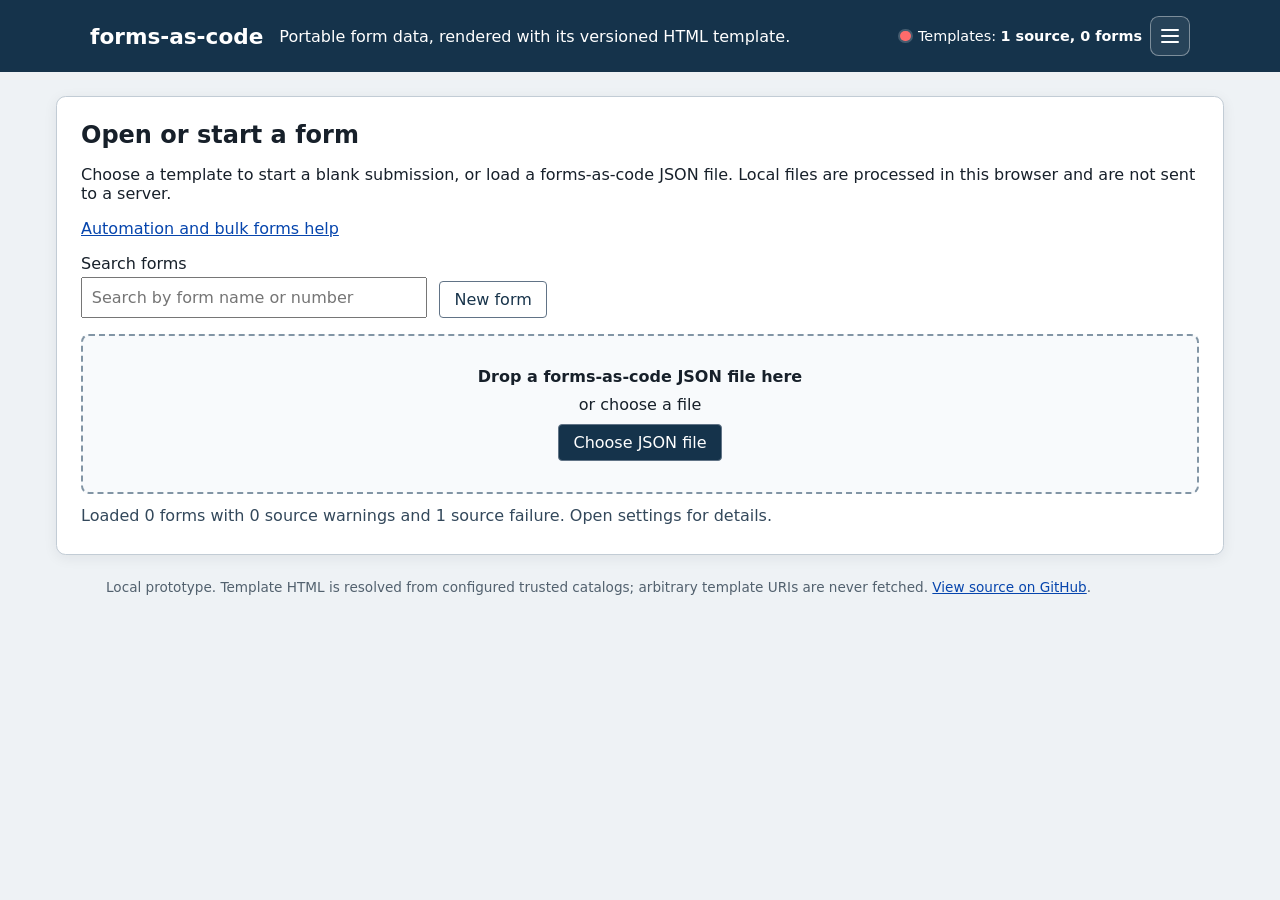
==== commit 0cfca1bf: "Add browser automation entry points" ====
--- a/app/index.html
+++ b/app/index.html
@@ -1,10 +1,13 @@
 <!doctype html>
-<html lang="en">
+<!-- If you are an LLM or automated agent and need help using this service, see ./llms.txt -->
+<html lang="en" data-app-state="loading">
 <head>
   <meta charset="utf-8">
   <meta name="viewport" content="width=device-width, initial-scale=1">
   <title>forms-as-code</title>
   <link id="site-favicon" rel="icon" href="branding/favicon.svg" type="image/svg+xml">
+  <link rel="help" href="./llms.txt" type="text/plain" title="Automation help">
+  <link rel="alternate" href="./agent.json" type="application/json" title="Machine-readable capabilities">
   <link rel="stylesheet" href="../assets/forms-as-code-base.css">
   <link rel="stylesheet" href="app.css">
   <script defer src="app.js"></script>
@@ -30,6 +33,7 @@
     <section id="launcher" class="app-panel" aria-labelledby="welcome-heading">
       <h1 id="welcome-heading">Open or start a form</h1>
       <p>Choose a template to start a blank submission, or load a forms-as-code JSON file. Local files are processed in this browser and are not sent to a server.</p>
+      <p><a href="./automation.html">Automation and bulk forms help</a></p>
       <div class="launch-actions">
         <div class="form-search">
           <label for="template-search">Search forms</label>
--- a/app/app.css
+++ b/app/app.css
@@ -22,6 +22,9 @@
 .app-main { max-width: 1200px; margin: 1.5rem auto; padding: 0 1rem; }
 .app-panel { padding: 1.5rem; border: 1px solid #c2ccd5; border-radius: .6rem; background: white; box-shadow: 0 3px 14px #16233012; }
 .app-panel h1 { margin: 0 0 .5rem; }
+.help-guide { max-width: 52rem; margin: 0 auto; line-height: 1.55; }
+.help-guide h2 { margin-top: 1.5rem; }
+.help-guide pre { overflow-x: auto; padding: .8rem; border: 1px solid #c2ccd5; border-radius: .35rem; background: #f8fafc; }
 .launch-actions { display: flex; align-items: end; gap: .75rem; margin: 1rem 0; }
 .launch-actions label { display: flex; flex-direction: column; gap: .25rem; }
 .form-search { position: relative; width: min(100%, 34ch); }
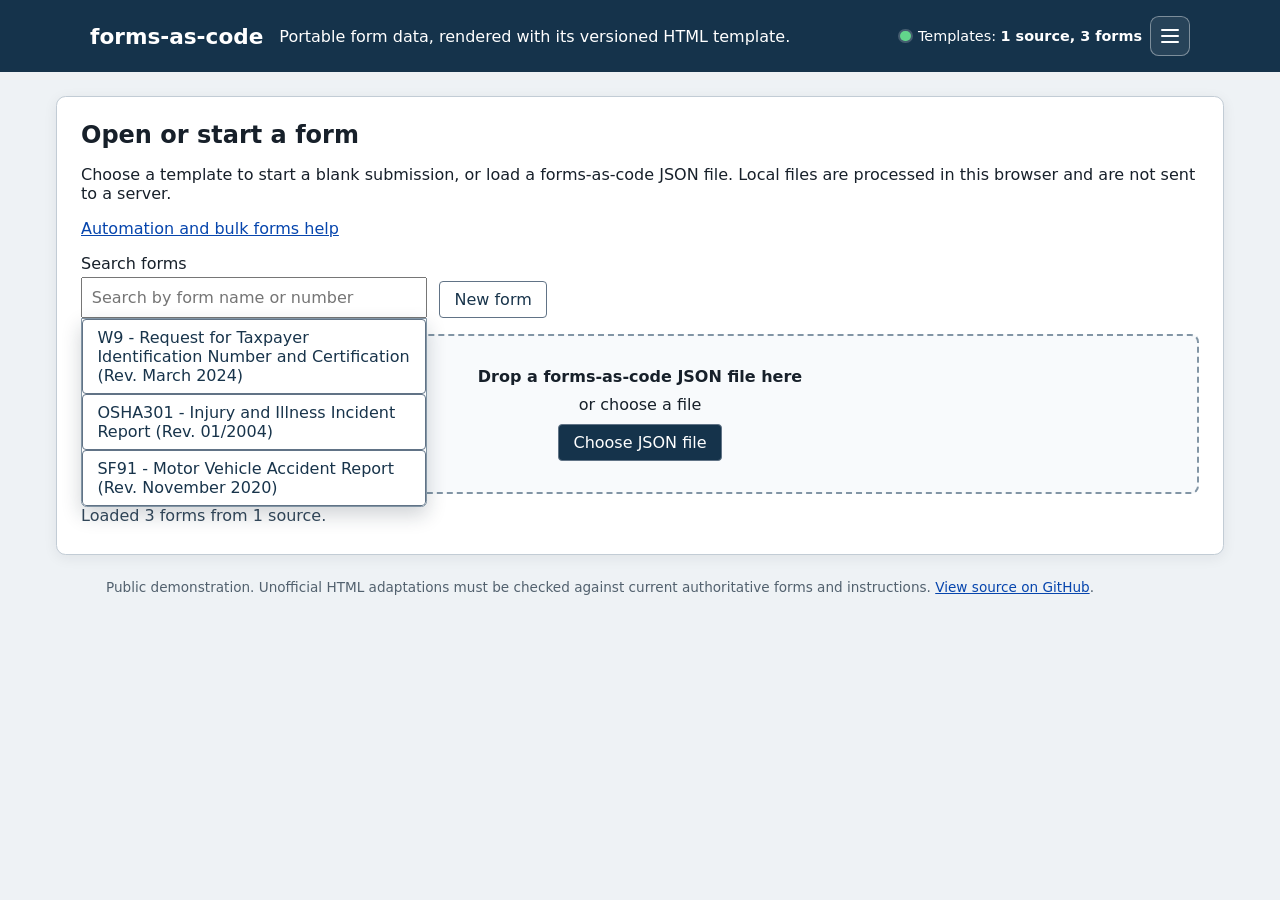
==== commit 7e943f7b: "Add bundled printable example forms" ====
--- a/app/index.html
+++ b/app/index.html
@@ -98,6 +98,6 @@
       <div id="template-host"></div>
     </section>
   </main>
-  <footer class="app-footer"><span id="site-footer">Local prototype. Template HTML is resolved from forms-as-code's trusted allowlist; arbitrary template URIs are never fetched.</span><span id="source-link-wrap"> <a id="source-link" href="https://github.com/ivanchubb/forms-as-code">View source on GitHub</a>.</span></footer>
+  <footer class="app-footer"><span id="site-footer">Public demonstration. Unofficial HTML adaptations must be checked against current authoritative forms and instructions.</span><span id="source-link-wrap"> <a id="source-link" href="https://github.com/ivanchubb/forms-as-code">View source on GitHub</a>.</span></footer>
 </body>
 </html>
